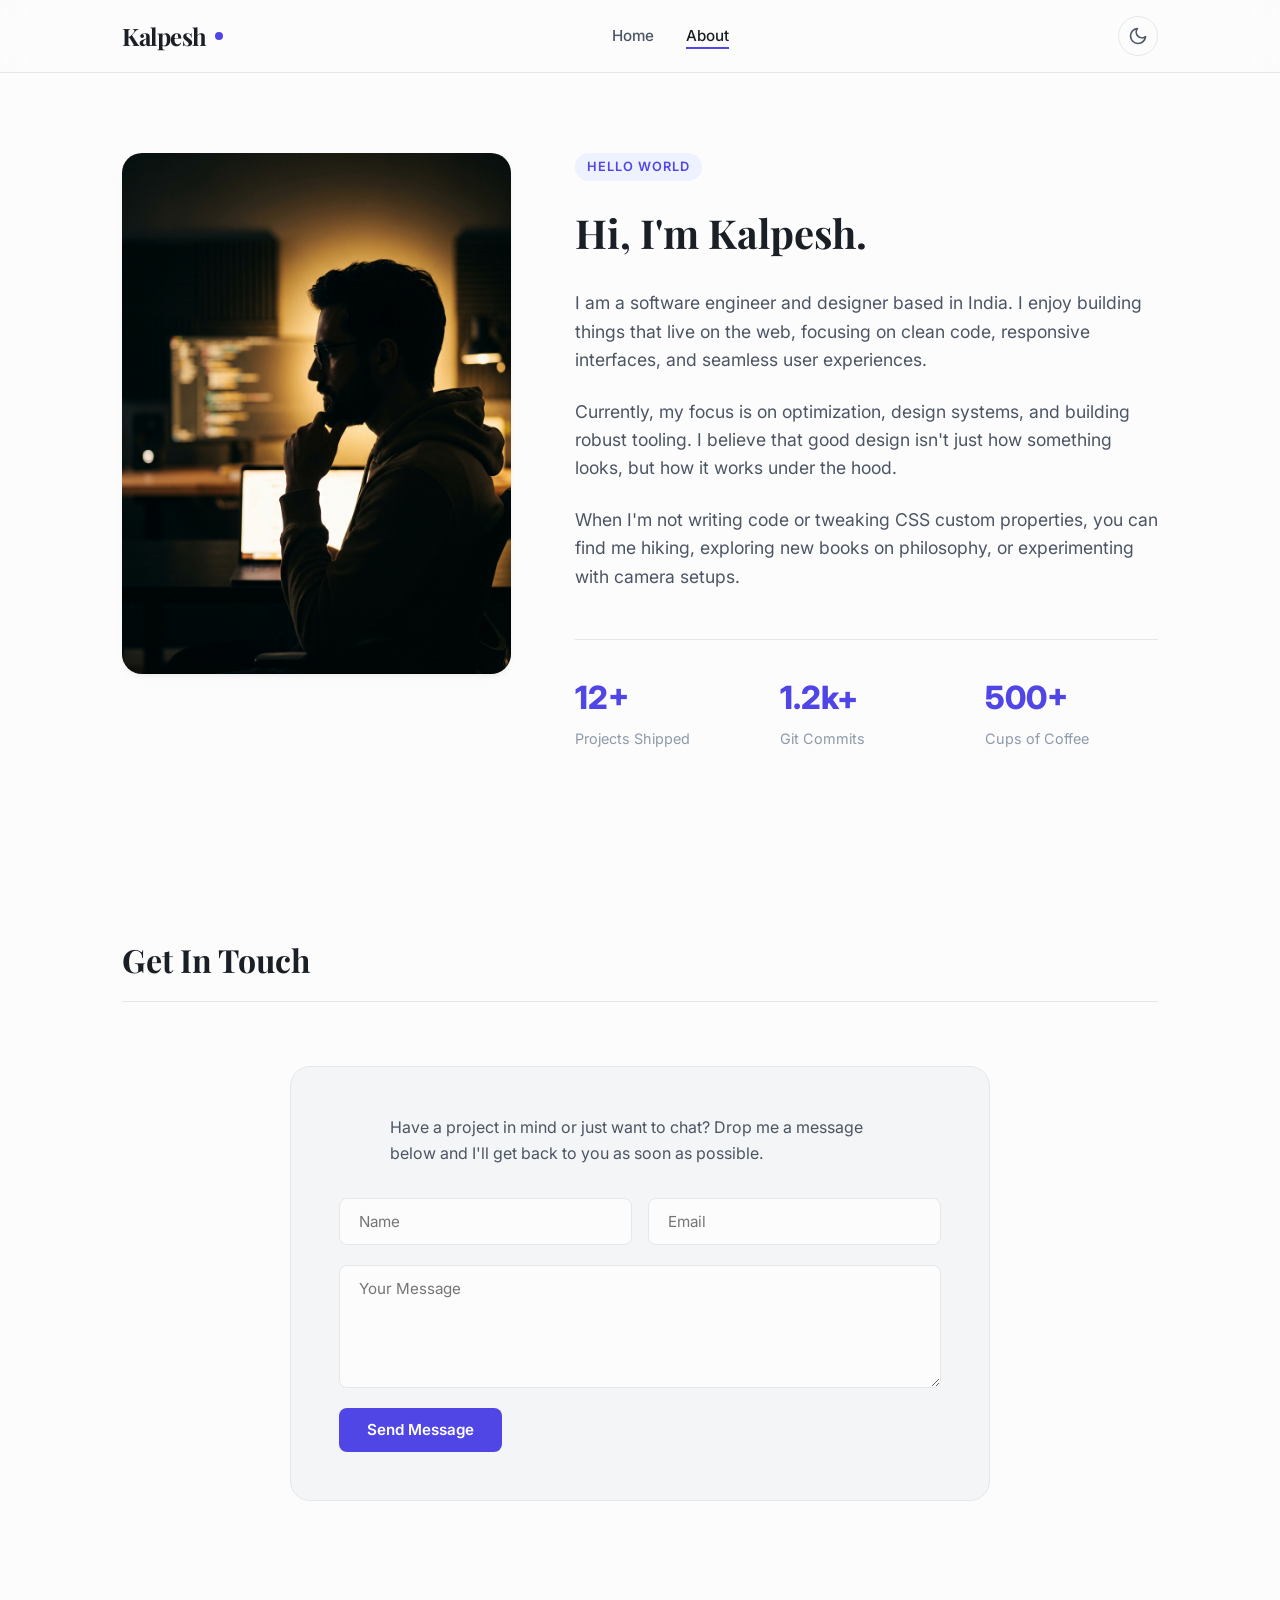
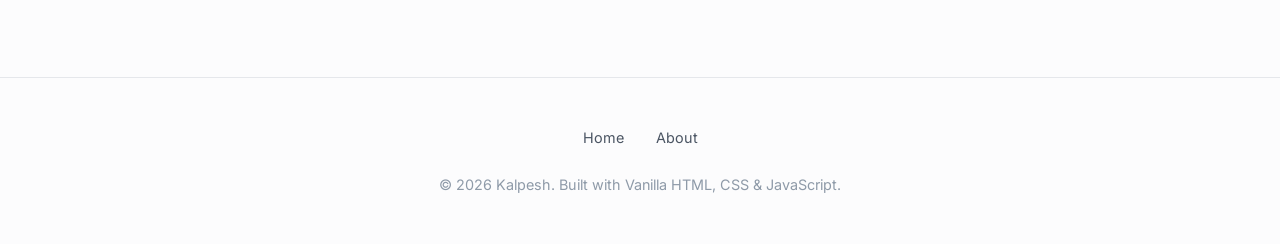
==== about.html @ 5a61e892 "Initial commit: Personal blog site setup with theme toggle" ====
<!DOCTYPE html>
<html lang="en" data-theme="light">
<head>
    <meta charset="UTF-8">
    <meta name="viewport" content="width=device-width, initial-scale=1.0">
    <title>About Me — Kalpesh's Journal</title>
    <meta name="description" content="Get to know Kalpesh, a software developer passionate about building clean interfaces, design systems, and thoughtful engineering.">
    
    <!-- CSS Stylesheet -->
    <link rel="stylesheet" href="css/style.css">
</head>
<body>

    <!-- Header & Navigation -->
    <header>
        <div class="container nav-container">
            <a href="index.html" class="logo" id="header-logo">
                Kalpesh<span class="logo-dot"></span>
            </a>
            
            <nav>
                <ul class="nav-links">
                    <li><a href="index.html">Home</a></li>
                    <li><a href="about.html" class="active">About</a></li>
                </ul>
            </nav>
            
            <div class="controls">
                <button class="theme-btn" id="theme-toggle" aria-label="Toggle theme">
                    <svg class="sun-icon" viewBox="0 0 24 24">
                        <circle cx="12" cy="12" r="5"></circle>
                        <line x1="12" y1="1" x2="12" y2="3"></line>
                        <line x1="12" y1="21" x2="12" y2="23"></line>
                        <line x1="4.22" y1="4.22" x2="5.64" y2="5.64"></line>
                        <line x1="18.36" y1="18.36" x2="19.78" y2="19.78"></line>
                        <line x1="1" y1="12" x2="3" y2="12"></line>
                        <line x1="21" y1="12" x2="23" y2="12"></line>
                        <line x1="4.22" y1="19.78" x2="5.64" y2="18.36"></line>
                        <line x1="18.36" y1="5.64" x2="19.78" y2="4.22"></line>
                    </svg>
                    <svg class="moon-icon" viewBox="0 0 24 24">
                        <path d="M21 12.79A9 9 0 1 1 11.21 3 7 7 0 0 0 21 12.79z"></path>
                    </svg>
                </button>
            </div>
        </div>
    </header>

    <!-- Main Content -->
    <main class="container">
        <section class="section" id="about-section">
            <div class="about-wrapper">
                <div class="about-img-box">
                    <img src="images/about.jpg" alt="Kalpesh profile avatar" id="about-img">
                </div>
                
                <div class="about-content">
                    <span class="post-meta-tag">Hello World</span>
                    <h2>Hi, I'm Kalpesh.</h2>
                    <p>I am a software engineer and designer based in India. I enjoy building things that live on the web, focusing on clean code, responsive interfaces, and seamless user experiences.</p>
                    <p>Currently, my focus is on optimization, design systems, and building robust tooling. I believe that good design isn't just how something looks, but how it works under the hood.</p>
                    <p>When I'm not writing code or tweaking CSS custom properties, you can find me hiking, exploring new books on philosophy, or experimenting with camera setups.</p>
                    
                    <div class="about-stats">
                        <div class="stat-item">
                            <h4 id="stat-projects">12+</h4>
                            <p>Projects Shipped</p>
                        </div>
                        <div class="stat-item">
                            <h4 id="stat-commits">1.2k+</h4>
                            <p>Git Commits</p>
                        </div>
                        <div class="stat-item">
                            <h4 id="stat-coffee">500+</h4>
                            <p>Cups of Coffee</p>
                        </div>
                    </div>
                </div>
            </div>
        </section>
        
        <!-- Contact Form Section -->
        <section class="section" id="contact-section">
            <div class="section-title-wrap">
                <h2 class="section-title">Get In Touch</h2>
            </div>
            
            <div class="newsletter-section" style="max-width: 700px; text-align: left; padding: 3rem;">
                <p style="margin-bottom: 2rem;">Have a project in mind or just want to chat? Drop me a message below and I'll get back to you as soon as possible.</p>
                
                <form id="contact-form" onsubmit="event.preventDefault(); alert('Message sent successfully!'); this.reset();" style="display: flex; flex-direction: column; gap: 1.25rem;">
                    <div style="display: grid; grid-template-columns: 1fr 1fr; gap: 1rem;">
                        <input type="text" class="newsletter-input" id="contact-name" placeholder="Name" required style="width: 100%;">
                        <input type="email" class="newsletter-input" id="contact-email" placeholder="Email" required style="width: 100%;">
                    </div>
                    <textarea class="newsletter-input" id="contact-message" placeholder="Your Message" rows="5" required style="width: 100%; font-family: var(--font-sans); resize: vertical;"></textarea>
                    <button type="submit" class="btn-primary" style="align-self: flex-start;">Send Message</button>
                </form>
            </div>
        </section>
    </main>

    <!-- Footer -->
    <footer>
        <div class="container">
            <ul class="footer-links">
                <li><a href="index.html">Home</a></li>
                <li><a href="about.html">About</a></li>
            </ul>
            <p>&copy; 2026 Kalpesh. Built with Vanilla HTML, CSS & JavaScript.</p>
        </div>
    </footer>

    <!-- JS Logic -->
    <script src="js/main.js"></script>
</body>
</html>
---- css/style.css ----
/* 
   Central Stylesheet for Personal Blog
   Features: Light & Dark Theme, Fluid Typography, Micro-animations, and Modern Clean Layout
*/

/* --- Google Fonts --- */
@import url('https://fonts.googleapis.com/css2?family=Inter:wght@300;400;500;600;700;800&family=Playfair+Display:ital,wght@0,600;0,700;1,400&display=swap');

/* --- Design Tokens (CSS Variables) --- */
:root {
    /* Fonts */
    --font-sans: 'Inter', -apple-system, BlinkMacSystemFont, "Segoe UI", Roboto, Helvetica, Arial, sans-serif;
    --font-serif: 'Playfair Display', Georgia, Cambria, "Times New Roman", Times, serif;

    /* Light Theme Palette */
    --bg-primary: #fcfcfd;
    --bg-secondary: #f4f5f6;
    --bg-card: #ffffff;
    --text-primary: #1a1f26;
    --text-secondary: #4b5563;
    --text-muted: #8e9aa8;
    --accent: #5046e5;
    --accent-hover: #3b31c4;
    --accent-light: #eef2ff;
    --border-color: #e5e7eb;
    --shadow: 0 4px 6px -1px rgba(0, 0, 0, 0.05), 0 2px 4px -1px rgba(0, 0, 0, 0.03);
    --shadow-hover: 0 20px 25px -5px rgba(0, 0, 0, 0.1), 0 10px 10px -5px rgba(0, 0, 0, 0.04);
    
    /* Layout Constants */
    --radius-sm: 8px;
    --radius-md: 12px;
    --radius-lg: 20px;
    --transition-speed: 0.3s;
    --transition-curve: cubic-bezier(0.16, 1, 0.3, 1);
}

/* Dark Theme Palette overrides */
[data-theme="dark"] {
    --bg-primary: #0a0e17;
    --bg-secondary: #131924;
    --bg-card: #182030;
    --text-primary: #f3f4f6;
    --text-secondary: #9ca3af;
    --text-muted: #6b7280;
    --accent: #818cf8;
    --accent-hover: #6366f1;
    --accent-light: #1e2238;
    --border-color: #242f41;
    --shadow: 0 4px 6px -1px rgba(0, 0, 0, 0.3), 0 2px 4px -1px rgba(0, 0, 0, 0.2);
    --shadow-hover: 0 20px 25px -5px rgba(0, 0, 0, 0.5), 0 10px 10px -5px rgba(0, 0, 0, 0.3);
}

/* --- Base & Reset Styles --- */
* {
    margin: 0;
    padding: 0;
    box-sizing: border-box;
}

body {
    background-color: var(--bg-primary);
    color: var(--text-primary);
    font-family: var(--font-sans);
    line-height: 1.6;
    transition: background-color var(--transition-speed) var(--transition-curve), 
                color var(--transition-speed) var(--transition-curve);
    -webkit-font-smoothing: antialiased;
    overflow-x: hidden;
}

a {
    color: inherit;
    text-decoration: none;
    transition: color var(--transition-speed) var(--transition-curve);
}

img {
    max-width: 100%;
    height: auto;
    display: block;
}

/* --- Layout Structure --- */
.container {
    max-width: 1100px;
    margin: 0 auto;
    padding: 0 2rem;
}

.section {
    padding: 5rem 0;
}

/* --- Header & Navigation --- */
header {
    position: sticky;
    top: 0;
    z-index: 100;
    background-color: rgba(var(--bg-primary), 0.8);
    backdrop-filter: blur(12px);
    -webkit-backdrop-filter: blur(12px);
    border-bottom: 1px solid var(--border-color);
    transition: background-color var(--transition-speed), border-color var(--transition-speed);
}

/* Re-apply background color correctly with alpha using RGB variable if needed, or simply fallback to variable */
header.sticky-scrolled {
    box-shadow: var(--shadow);
}

.nav-container {
    display: flex;
    justify-content: space-between;
    align-items: center;
    height: 4.5rem;
}

.logo {
    font-family: var(--font-serif);
    font-size: 1.5rem;
    font-weight: 700;
    letter-spacing: -0.5px;
    display: flex;
    align-items: center;
    gap: 0.5rem;
}

.logo-dot {
    width: 8px;
    height: 8px;
    background-color: var(--accent);
    border-radius: 50%;
    display: inline-block;
}

.nav-links {
    display: flex;
    align-items: center;
    gap: 2rem;
    list-style: none;
}

.nav-links a {
    font-size: 0.95rem;
    font-weight: 500;
    color: var(--text-secondary);
    position: relative;
    padding: 0.25rem 0;
}

.nav-links a:hover, 
.nav-links a.active {
    color: var(--text-primary);
}

.nav-links a::after {
    content: '';
    position: absolute;
    bottom: 0;
    left: 0;
    width: 0;
    height: 2px;
    background-color: var(--accent);
    transition: width var(--transition-speed) var(--transition-curve);
}

.nav-links a:hover::after, 
.nav-links a.active::after {
    width: 100%;
}

.controls {
    display: flex;
    align-items: center;
    gap: 1rem;
}

/* Theme Toggle Button */
.theme-btn {
    background: none;
    border: 1px solid var(--border-color);
    color: var(--text-secondary);
    cursor: pointer;
    width: 2.5rem;
    height: 2.5rem;
    border-radius: 50%;
    display: flex;
    align-items: center;
    justify-content: center;
    transition: all var(--transition-speed) var(--transition-curve);
}

.theme-btn:hover {
    color: var(--text-primary);
    border-color: var(--text-primary);
    background-color: var(--bg-secondary);
}

.theme-btn svg {
    width: 1.25rem;
    height: 1.25rem;
    fill: none;
    stroke: currentColor;
    stroke-width: 2;
    stroke-linecap: round;
    stroke-linejoin: round;
}

.theme-btn .sun-icon {
    display: none;
}

[data-theme="dark"] .theme-btn .moon-icon {
    display: none;
}

[data-theme="dark"] .theme-btn .sun-icon {
    display: block;
}

/* Mobile Menu Toggle */
.menu-toggle {
    display: none;
    background: none;
    border: none;
    cursor: pointer;
    color: var(--text-primary);
    padding: 0.5rem;
}

/* --- Hero Section (Featured Post) --- */
.hero-wrapper {
    display: grid;
    grid-template-columns: 1.2fr 1fr;
    gap: 3.5rem;
    align-items: center;
}

.hero-img-box {
    border-radius: var(--radius-lg);
    overflow: hidden;
    box-shadow: var(--shadow);
    transition: transform var(--transition-speed) var(--transition-curve);
}

.hero-img-box img {
    width: 100%;
    height: 400px;
    object-fit: cover;
    transition: transform 0.6s var(--transition-curve);
}

.hero-img-box:hover img {
    transform: scale(1.03);
}

.post-meta-tag {
    display: inline-block;
    padding: 0.25rem 0.75rem;
    background-color: var(--accent-light);
    color: var(--accent);
    border-radius: 50px;
    font-size: 0.8rem;
    font-weight: 600;
    text-transform: uppercase;
    letter-spacing: 1px;
    margin-bottom: 1.25rem;
}

.hero-content h1 {
    font-family: var(--font-serif);
    font-size: 2.75rem;
    line-height: 1.2;
    font-weight: 700;
    margin-bottom: 1rem;
    letter-spacing: -0.5px;
}

.hero-content h1 a:hover {
    color: var(--accent);
}

.hero-content p {
    color: var(--text-secondary);
    font-size: 1.1rem;
    margin-bottom: 1.5rem;
}

.meta-info {
    display: flex;
    align-items: center;
    gap: 1rem;
    font-size: 0.85rem;
    color: var(--text-muted);
}

.meta-author {
    font-weight: 600;
    color: var(--text-primary);
}

/* --- Grid Section (Recent Posts) --- */
.section-title-wrap {
    display: flex;
    justify-content: space-between;
    align-items: flex-end;
    margin-bottom: 3rem;
    border-bottom: 1px solid var(--border-color);
    padding-bottom: 1rem;
}

.section-title {
    font-family: var(--font-serif);
    font-size: 2rem;
    font-weight: 700;
    position: relative;
}

.posts-grid {
    display: grid;
    grid-template-columns: repeat(2, 1fr);
    gap: 3rem;
}

.post-card {
    display: flex;
    flex-direction: column;
    background-color: var(--bg-card);
    border: 1px solid var(--border-color);
    border-radius: var(--radius-md);
    overflow: hidden;
    box-shadow: var(--shadow);
    transition: all var(--transition-speed) var(--transition-curve);
}

.post-card:hover {
    transform: translateY(-8px);
    box-shadow: var(--shadow-hover);
    border-color: transparent;
}

.card-img-box {
    overflow: hidden;
    height: 240px;
    position: relative;
}

.card-img-box img {
    width: 100%;
    height: 100%;
    object-fit: cover;
    transition: transform 0.5s var(--transition-curve);
}

.post-card:hover .card-img-box img {
    transform: scale(1.05);
}

.card-body {
    padding: 2rem;
    display: flex;
    flex-direction: column;
    flex-grow: 1;
}

.card-body h3 {
    font-family: var(--font-sans);
    font-size: 1.35rem;
    font-weight: 700;
    line-height: 1.3;
    margin-bottom: 0.75rem;
}

.card-body h3 a:hover {
    color: var(--accent);
}

.card-body p {
    color: var(--text-secondary);
    font-size: 0.95rem;
    margin-bottom: 1.5rem;
    flex-grow: 1;
}

/* --- About Page Layout --- */
.about-wrapper {
    display: grid;
    grid-template-columns: 1fr 1.5fr;
    gap: 4rem;
    align-items: flex-start;
}

.about-img-box {
    border-radius: var(--radius-lg);
    overflow: hidden;
    box-shadow: var(--shadow);
    position: sticky;
    top: 6rem;
}

.about-content h2 {
    font-family: var(--font-serif);
    font-size: 2.5rem;
    margin-bottom: 1.5rem;
}

.about-content p {
    color: var(--text-secondary);
    font-size: 1.1rem;
    margin-bottom: 1.5rem;
}

.about-stats {
    display: grid;
    grid-template-columns: repeat(3, 1fr);
    gap: 2rem;
    margin-top: 3rem;
    border-top: 1px solid var(--border-color);
    padding-top: 2rem;
}

.stat-item h4 {
    font-size: 2rem;
    font-weight: 800;
    color: var(--accent);
}

.stat-item p {
    font-size: 0.9rem;
    color: var(--text-muted);
    margin-top: 0.25rem;
}

/* --- Post Article Page --- */
.article-header {
    text-align: center;
    padding: 4rem 0 2rem 0;
    max-width: 800px;
    margin: 0 auto;
}

.article-header h1 {
    font-family: var(--font-serif);
    font-size: 3.25rem;
    line-height: 1.15;
    margin-bottom: 1.5rem;
    letter-spacing: -1px;
}

.article-header .meta-info {
    justify-content: center;
}

.article-hero-img {
    border-radius: var(--radius-lg);
    overflow: hidden;
    box-shadow: var(--shadow);
    margin-bottom: 3.5rem;
}

.article-hero-img img {
    width: 100%;
    max-height: 500px;
    object-fit: cover;
}

.article-body {
    max-width: 740px;
    margin: 0 auto;
    font-size: 1.125rem;
    line-height: 1.8;
    color: var(--text-secondary);
}

.article-body p {
    margin-bottom: 1.75rem;
}

.article-body h2, 
.article-body h3 {
    color: var(--text-primary);
    font-weight: 700;
    margin-top: 2.5rem;
    margin-bottom: 1rem;
}

.article-body h2 {
    font-family: var(--font-serif);
    font-size: 2rem;
    border-bottom: 1px solid var(--border-color);
    padding-bottom: 0.5rem;
}

.article-body h3 {
    font-size: 1.5rem;
}

.article-body blockquote {
    font-family: var(--font-serif);
    font-style: italic;
    font-size: 1.35rem;
    border-left: 4px solid var(--accent);
    padding-left: 1.5rem;
    margin: 2.5rem 0;
    color: var(--text-primary);
}

.article-body pre {
    background-color: var(--bg-secondary);
    padding: 1.5rem;
    border-radius: var(--radius-sm);
    overflow-x: auto;
    font-size: 0.95rem;
    border: 1px solid var(--border-color);
    margin: 2rem 0;
}

.article-body code {
    font-family: ui-monospace, SFMono-Regular, Menlo, Monaco, Consolas, monospace;
    font-size: 0.9em;
    background-color: var(--bg-secondary);
    padding: 0.15rem 0.35rem;
    border-radius: 4px;
}

.article-body pre code {
    background: none;
    padding: 0;
    font-size: inherit;
}

.article-body ul, 
.article-body ol {
    margin-bottom: 1.75rem;
    padding-left: 1.5rem;
}

.article-body li {
    margin-bottom: 0.5rem;
}

/* --- Footer & Newsletter --- */
.newsletter-section {
    background-color: var(--bg-secondary);
    border-radius: var(--radius-lg);
    padding: 4rem;
    text-align: center;
    max-width: 800px;
    margin: 4rem auto 0 auto;
    border: 1px solid var(--border-color);
}

.newsletter-section h3 {
    font-family: var(--font-serif);
    font-size: 1.75rem;
    margin-bottom: 0.75rem;
}

.newsletter-section p {
    color: var(--text-secondary);
    margin-bottom: 1.75rem;
    max-width: 500px;
    margin-left: auto;
    margin-right: auto;
}

.newsletter-form {
    display: flex;
    gap: 0.75rem;
    max-width: 500px;
    margin: 0 auto;
}

.newsletter-input {
    flex-grow: 1;
    padding: 0.8rem 1.2rem;
    border-radius: var(--radius-sm);
    border: 1px solid var(--border-color);
    background-color: var(--bg-primary);
    color: var(--text-primary);
    font-family: var(--font-sans);
    font-size: 0.95rem;
    transition: all var(--transition-speed) var(--transition-curve);
}

.newsletter-input:focus {
    outline: none;
    border-color: var(--accent);
    box-shadow: 0 0 0 3px rgba(80, 70, 229, 0.15);
}

.btn-primary {
    background-color: var(--accent);
    color: #ffffff;
    border: none;
    padding: 0.8rem 1.75rem;
    border-radius: var(--radius-sm);
    font-weight: 600;
    cursor: pointer;
    font-family: var(--font-sans);
    font-size: 0.95rem;
    transition: background-color var(--transition-speed) var(--transition-curve),
                transform var(--transition-speed) var(--transition-curve);
}

.btn-primary:hover {
    background-color: var(--accent-hover);
    transform: translateY(-1px);
}

footer {
    border-top: 1px solid var(--border-color);
    padding: 3rem 0;
    margin-top: 6rem;
    text-align: center;
    color: var(--text-muted);
    font-size: 0.9rem;
}

.footer-links {
    display: flex;
    justify-content: center;
    gap: 2rem;
    list-style: none;
    margin-bottom: 1.5rem;
}

.footer-links a {
    color: var(--text-secondary);
}

.footer-links a:hover {
    color: var(--text-primary);
}

/* --- Responsive Adaptations --- */
@media (max-width: 900px) {
    .hero-wrapper {
        grid-template-columns: 1fr;
        gap: 2rem;
    }
    
    .hero-img-box img {
        height: 300px;
    }
    
    .posts-grid {
        grid-template-columns: 1fr;
        gap: 2.5rem;
    }
    
    .about-wrapper {
        grid-template-columns: 1fr;
        gap: 2.5rem;
    }
    
    .about-img-box {
        position: relative;
        top: 0;
        max-width: 400px;
        margin: 0 auto;
    }
}

@media (max-width: 600px) {
    .container {
        padding: 0 1.25rem;
    }
    
    .section {
        padding: 3.5rem 0;
    }
    
    .hero-content h1 {
        font-size: 2.2rem;
    }
    
    .article-header h1 {
        font-size: 2.4rem;
    }
    
    .newsletter-section {
        padding: 2rem;
    }
    
    .newsletter-form {
        flex-direction: column;
    }
    
    .nav-links {
        display: none; /* In a production layout, we can build a mobile menu toggle toggle */
    }
    
    .menu-toggle {
        display: block;
    }
}
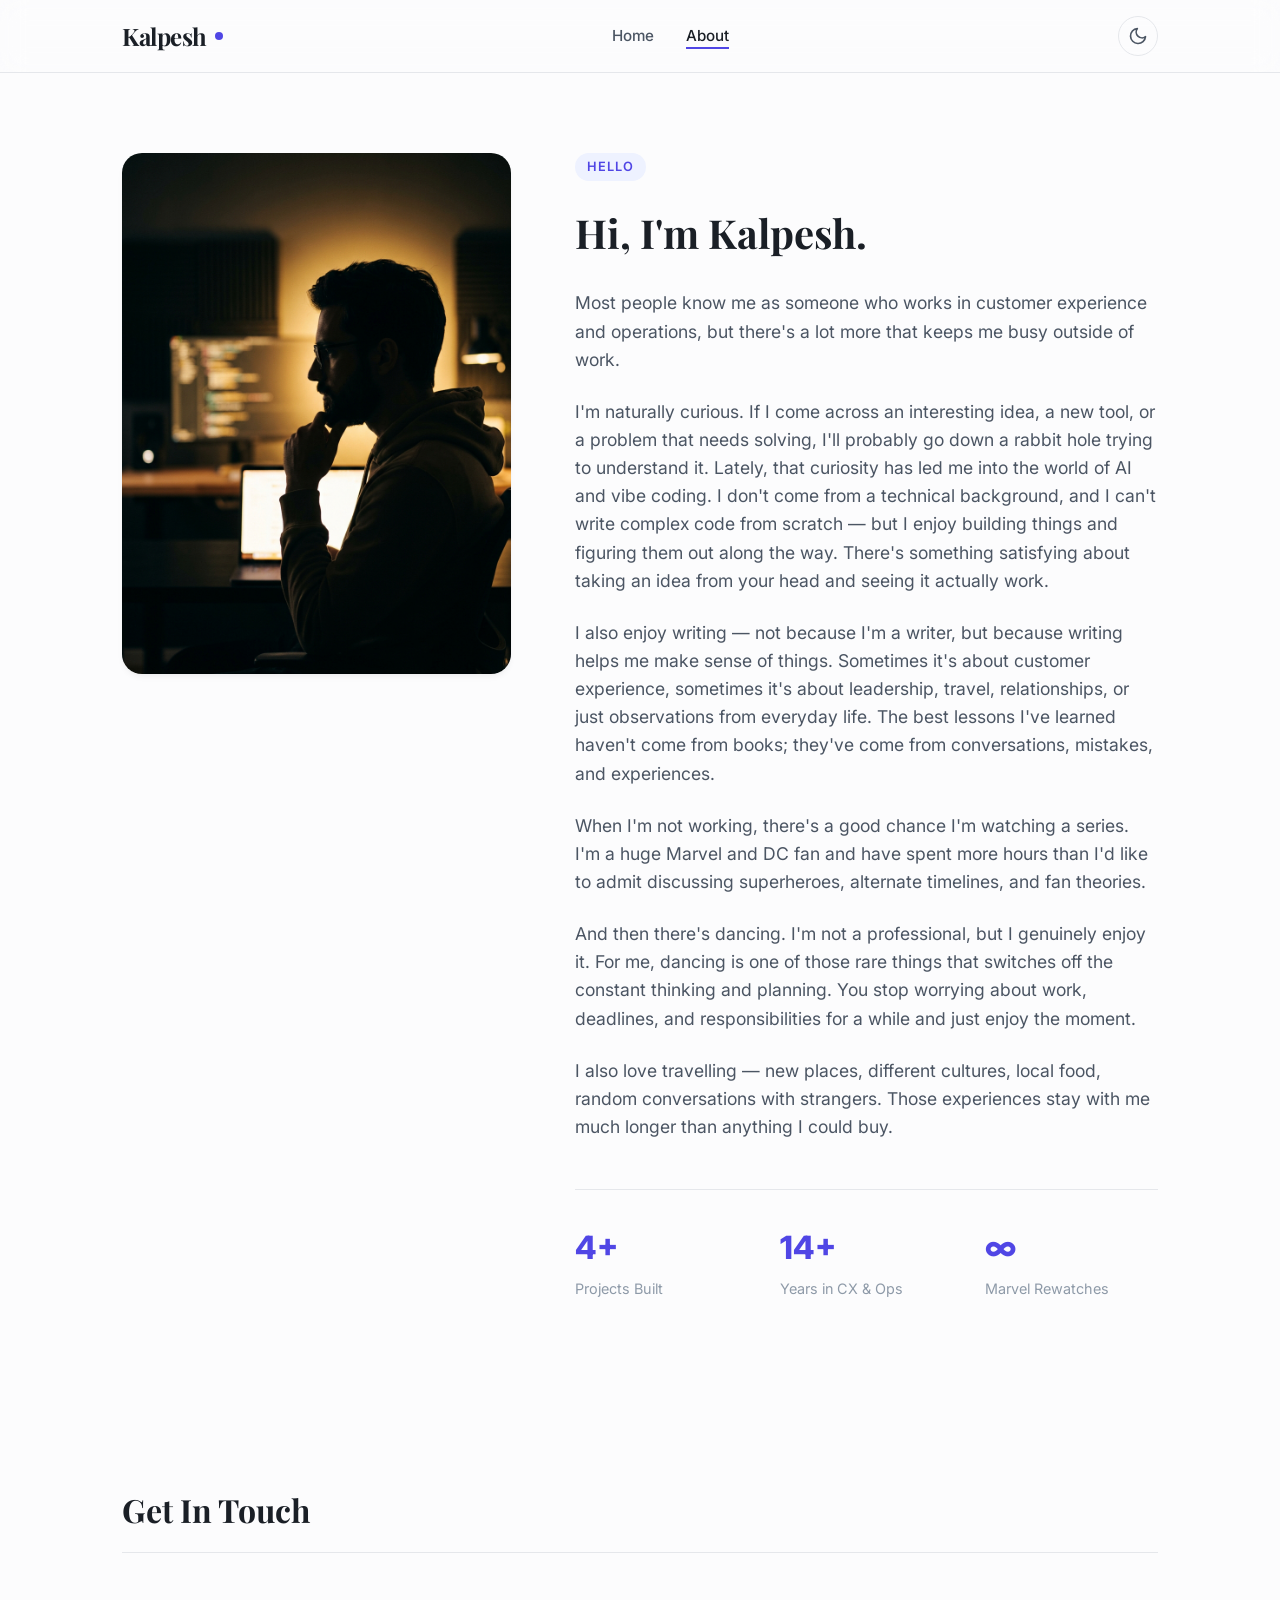
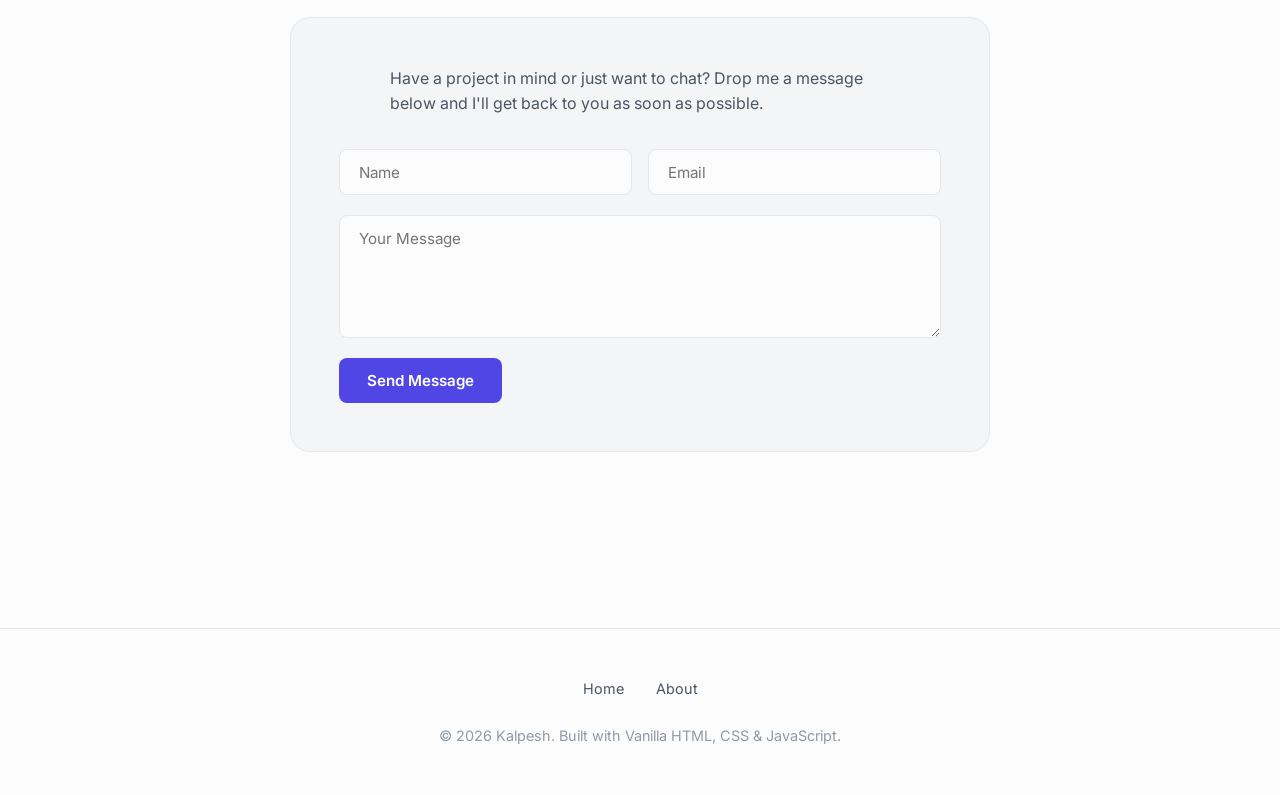
==== commit b26f29dc: "Update site with real bio, stats, and post topics Replace all placeholder content with actual detail" ====
--- a/about.html
+++ b/about.html
@@ -3,8 +3,8 @@
 <head>
     <meta charset="UTF-8">
     <meta name="viewport" content="width=device-width, initial-scale=1.0">
-    <title>About Me — Kalpesh's Journal</title>
-    <meta name="description" content="Get to know Kalpesh, a software developer passionate about building clean interfaces, design systems, and thoughtful engineering.">
+    <title>About Me — Kalpesh Gohil</title>
+    <meta name="description" content="Customer experience professional, curious builder, occasional writer. I work in CX & ops, explore AI and vibe coding, and write about what I learn along the way.">
     
     <!-- CSS Stylesheet -->
     <link rel="stylesheet" href="css/style.css">
@@ -55,24 +55,27 @@
                 </div>
                 
                 <div class="about-content">
-                    <span class="post-meta-tag">Hello World</span>
+                    <span class="post-meta-tag">Hello</span>
                     <h2>Hi, I'm Kalpesh.</h2>
-                    <p>I am a software engineer and designer based in India. I enjoy building things that live on the web, focusing on clean code, responsive interfaces, and seamless user experiences.</p>
-                    <p>Currently, my focus is on optimization, design systems, and building robust tooling. I believe that good design isn't just how something looks, but how it works under the hood.</p>
-                    <p>When I'm not writing code or tweaking CSS custom properties, you can find me hiking, exploring new books on philosophy, or experimenting with camera setups.</p>
-                    
+                    <p>Most people know me as someone who works in customer experience and operations, but there's a lot more that keeps me busy outside of work.</p>
+                    <p>I'm naturally curious. If I come across an interesting idea, a new tool, or a problem that needs solving, I'll probably go down a rabbit hole trying to understand it. Lately, that curiosity has led me into the world of AI and vibe coding. I don't come from a technical background, and I can't write complex code from scratch — but I enjoy building things and figuring them out along the way. There's something satisfying about taking an idea from your head and seeing it actually work.</p>
+                    <p>I also enjoy writing — not because I'm a writer, but because writing helps me make sense of things. Sometimes it's about customer experience, sometimes it's about leadership, travel, relationships, or just observations from everyday life. The best lessons I've learned haven't come from books; they've come from conversations, mistakes, and experiences.</p>
+                    <p>When I'm not working, there's a good chance I'm watching a series. I'm a huge Marvel and DC fan and have spent more hours than I'd like to admit discussing superheroes, alternate timelines, and fan theories.</p>
+                    <p>And then there's dancing. I'm not a professional, but I genuinely enjoy it. For me, dancing is one of those rare things that switches off the constant thinking and planning. You stop worrying about work, deadlines, and responsibilities for a while and just enjoy the moment.</p>
+                    <p>I also love travelling — new places, different cultures, local food, random conversations with strangers. Those experiences stay with me much longer than anything I could buy.</p>
+
                     <div class="about-stats">
                         <div class="stat-item">
-                            <h4 id="stat-projects">12+</h4>
-                            <p>Projects Shipped</p>
+                            <h4 id="stat-projects">4+</h4>
+                            <p>Projects Built</p>
                         </div>
                         <div class="stat-item">
-                            <h4 id="stat-commits">1.2k+</h4>
-                            <p>Git Commits</p>
+                            <h4 id="stat-cx">14+</h4>
+                            <p>Years in CX & Ops</p>
                         </div>
                         <div class="stat-item">
-                            <h4 id="stat-coffee">500+</h4>
-                            <p>Cups of Coffee</p>
+                            <h4 id="stat-marvel">∞</h4>
+                            <p>Marvel Rewatches</p>
                         </div>
                     </div>
                 </div>
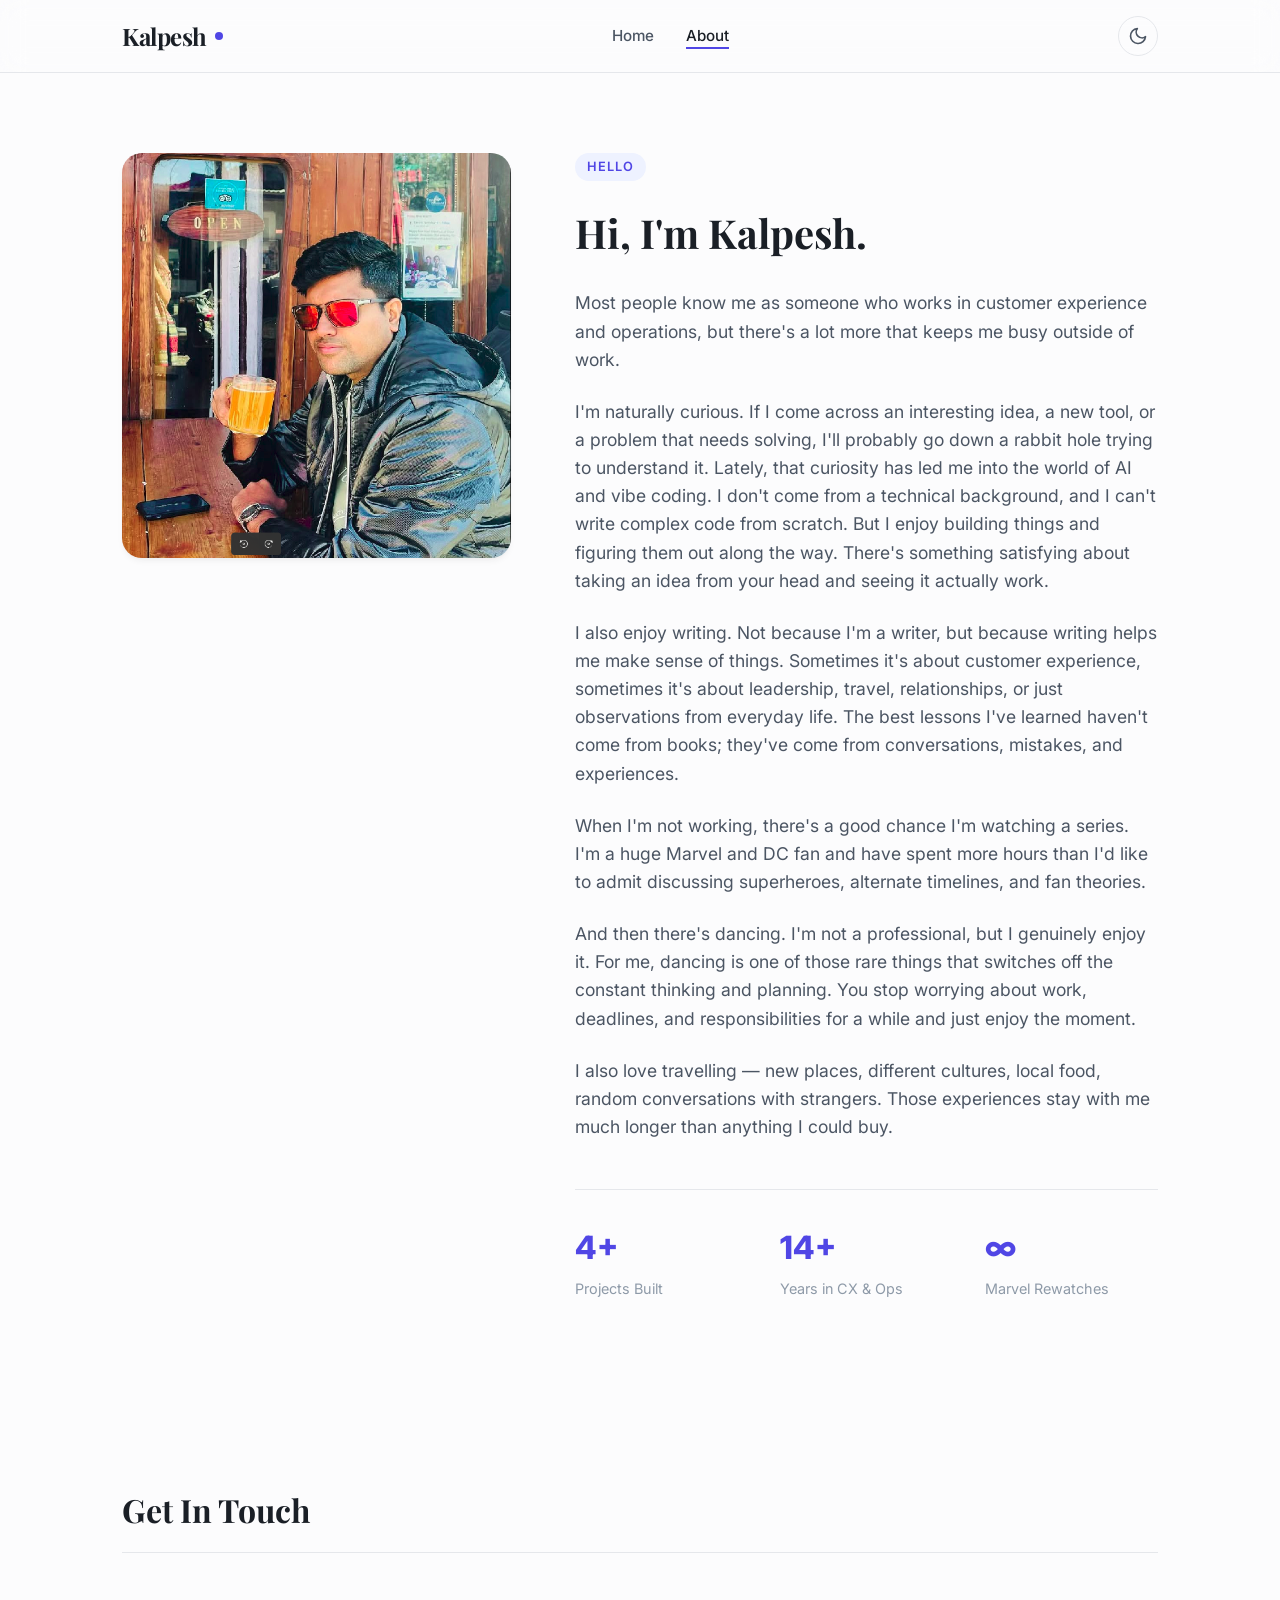
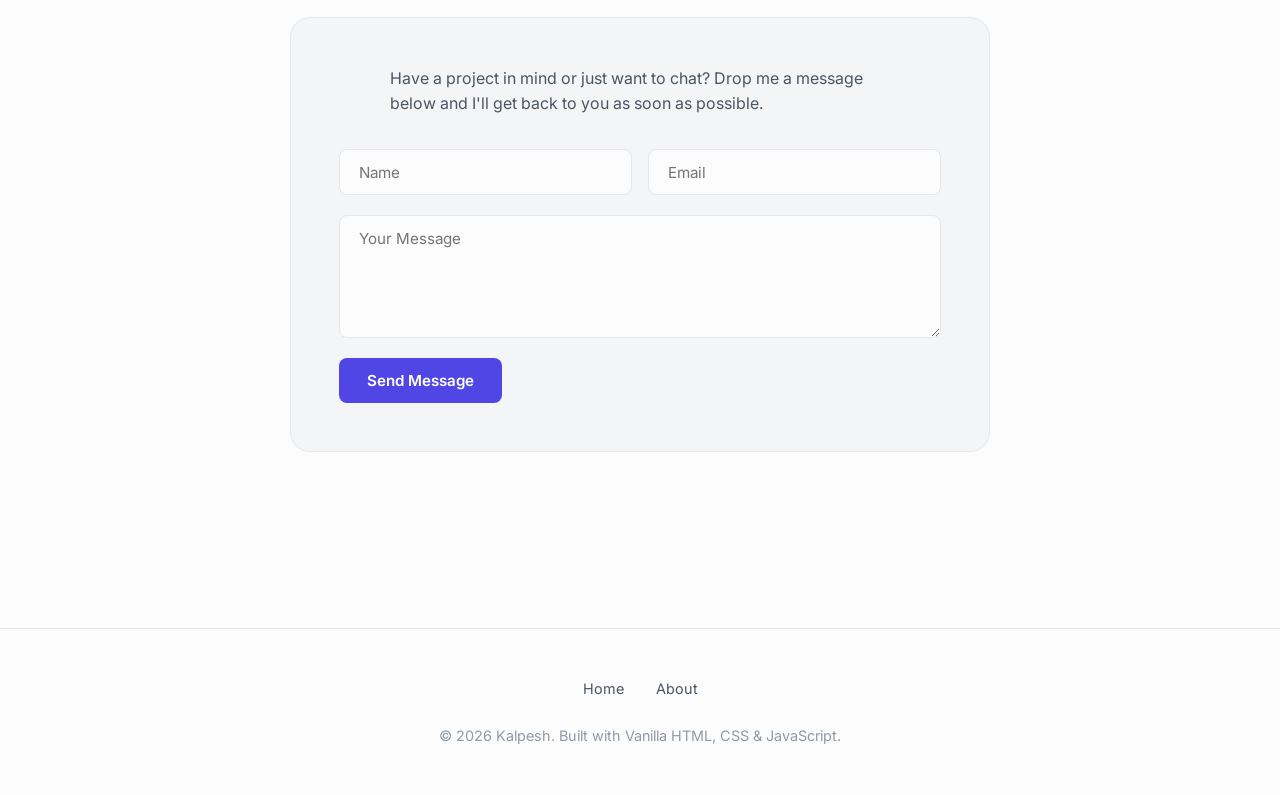
==== commit 90bf7491: "Add real profile photo and clean up em-dashes in bio Co-Authored-By: Claude Sonnet 4.6 <noreply@anth" ====
--- a/about.html
+++ b/about.html
@@ -58,8 +58,8 @@
                     <span class="post-meta-tag">Hello</span>
                     <h2>Hi, I'm Kalpesh.</h2>
                     <p>Most people know me as someone who works in customer experience and operations, but there's a lot more that keeps me busy outside of work.</p>
-                    <p>I'm naturally curious. If I come across an interesting idea, a new tool, or a problem that needs solving, I'll probably go down a rabbit hole trying to understand it. Lately, that curiosity has led me into the world of AI and vibe coding. I don't come from a technical background, and I can't write complex code from scratch — but I enjoy building things and figuring them out along the way. There's something satisfying about taking an idea from your head and seeing it actually work.</p>
-                    <p>I also enjoy writing — not because I'm a writer, but because writing helps me make sense of things. Sometimes it's about customer experience, sometimes it's about leadership, travel, relationships, or just observations from everyday life. The best lessons I've learned haven't come from books; they've come from conversations, mistakes, and experiences.</p>
+                    <p>I'm naturally curious. If I come across an interesting idea, a new tool, or a problem that needs solving, I'll probably go down a rabbit hole trying to understand it. Lately, that curiosity has led me into the world of AI and vibe coding. I don't come from a technical background, and I can't write complex code from scratch. But I enjoy building things and figuring them out along the way. There's something satisfying about taking an idea from your head and seeing it actually work.</p>
+                    <p>I also enjoy writing. Not because I'm a writer, but because writing helps me make sense of things. Sometimes it's about customer experience, sometimes it's about leadership, travel, relationships, or just observations from everyday life. The best lessons I've learned haven't come from books; they've come from conversations, mistakes, and experiences.</p>
                     <p>When I'm not working, there's a good chance I'm watching a series. I'm a huge Marvel and DC fan and have spent more hours than I'd like to admit discussing superheroes, alternate timelines, and fan theories.</p>
                     <p>And then there's dancing. I'm not a professional, but I genuinely enjoy it. For me, dancing is one of those rare things that switches off the constant thinking and planning. You stop worrying about work, deadlines, and responsibilities for a while and just enjoy the moment.</p>
                     <p>I also love travelling — new places, different cultures, local food, random conversations with strangers. Those experiences stay with me much longer than anything I could buy.</p>
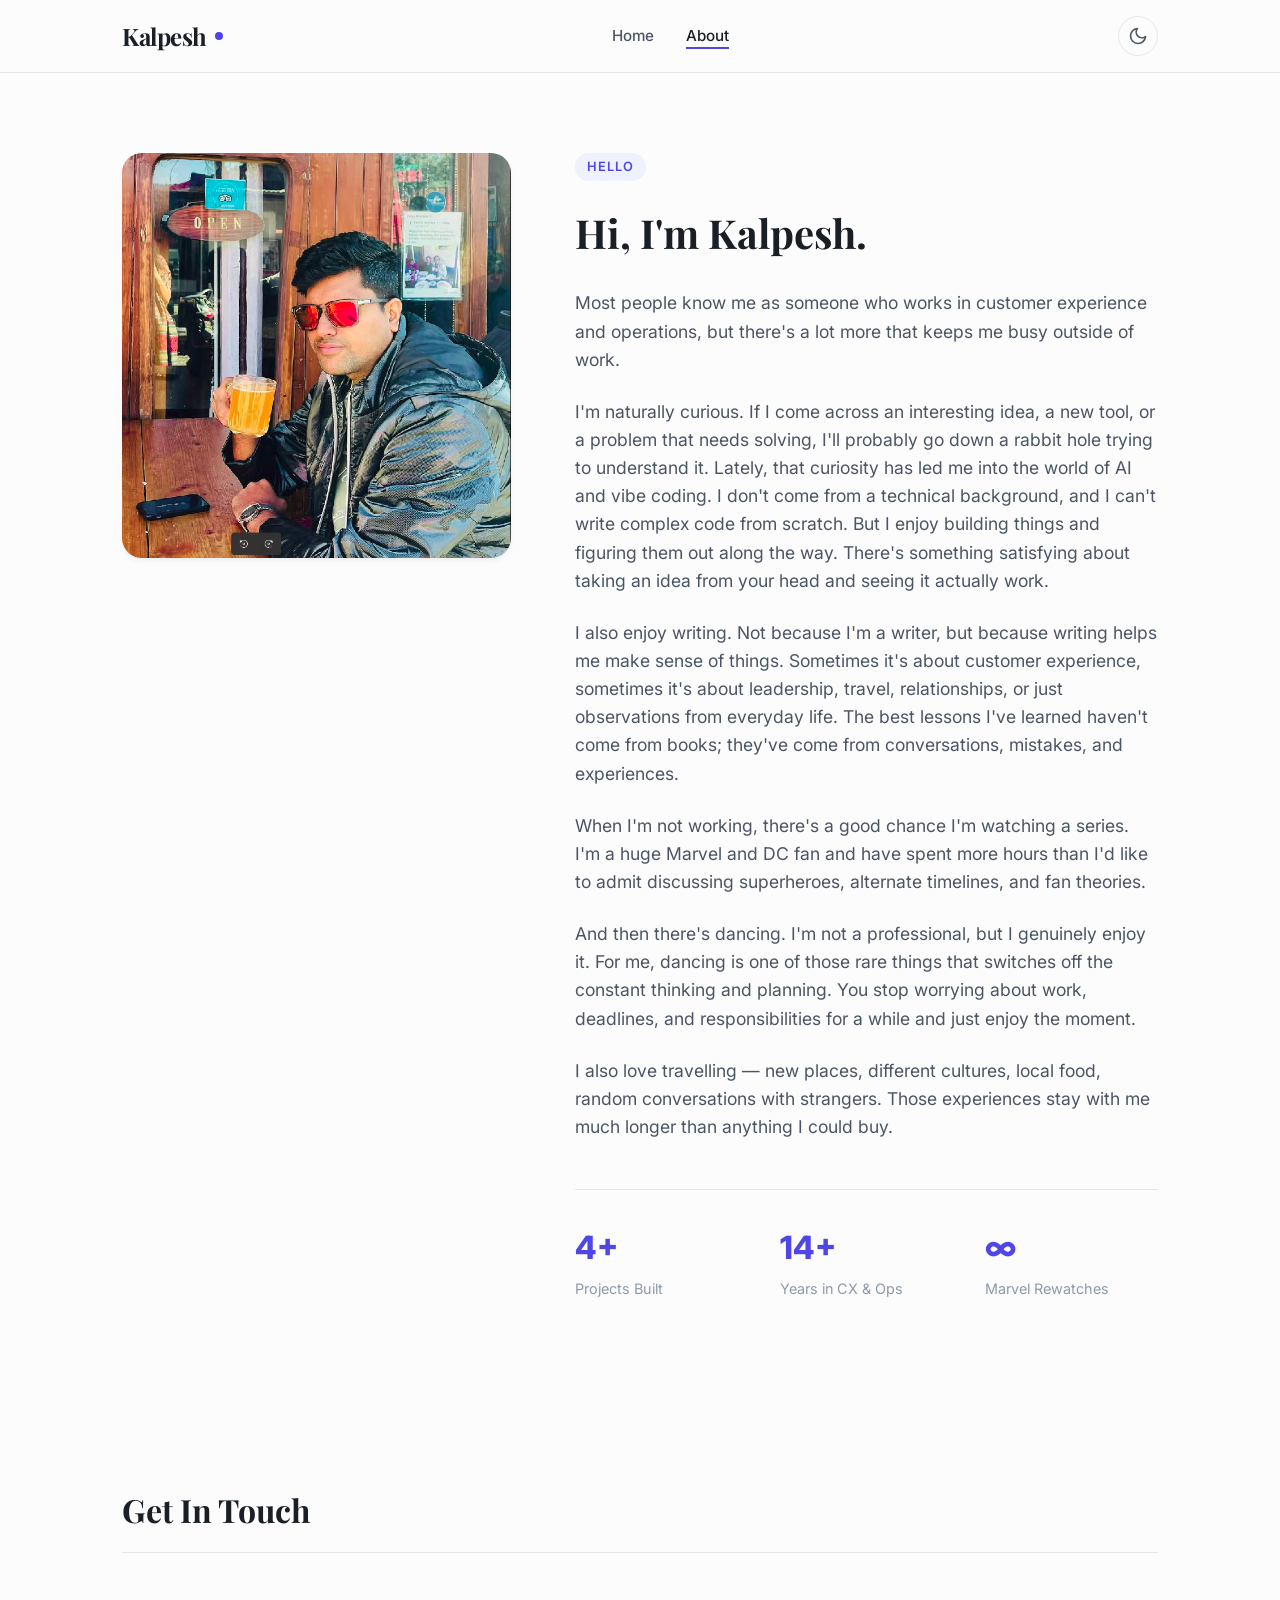
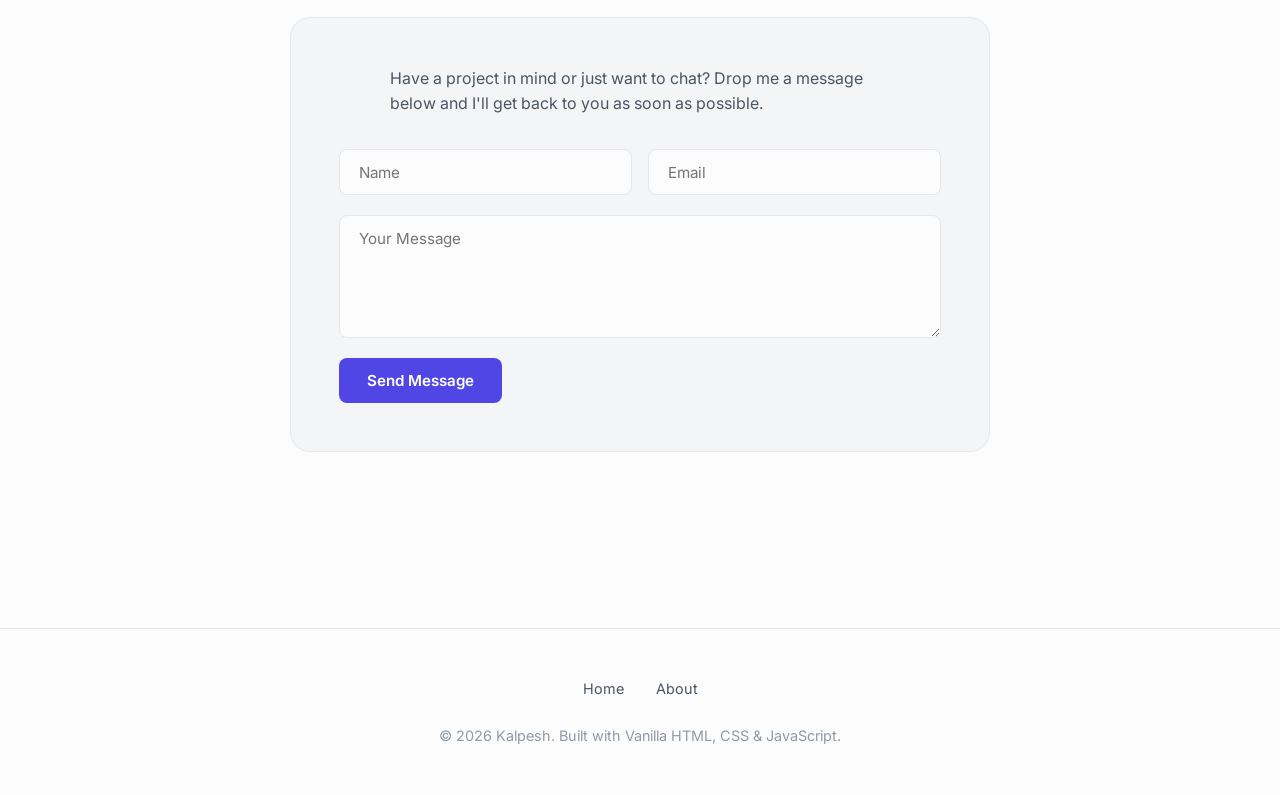
==== commit 235e488d: "Add favicon to all pages SVG favicon with purple K and white dot, matching the site logo branding.  " ====
--- a/about.html
+++ b/about.html
@@ -7,6 +7,7 @@
     <meta name="description" content="Customer experience professional, curious builder, occasional writer. I work in CX & ops, explore AI and vibe coding, and write about what I learn along the way.">
     
     <!-- CSS Stylesheet -->
+    <link rel="icon" type="image/svg+xml" href="favicon.svg">
     <link rel="stylesheet" href="css/style.css">
 </head>
 <body>
--- a/css/style.css
+++ b/css/style.css
@@ -51,6 +51,10 @@
 }
 
 /* --- Base & Reset Styles --- */
+html {
+    scroll-padding-top: 5rem;
+}
+
 * {
     margin: 0;
     padding: 0;
@@ -96,7 +100,7 @@
     position: sticky;
     top: 0;
     z-index: 100;
-    background-color: rgba(var(--bg-primary), 0.8);
+    background-color: var(--bg-primary);
     backdrop-filter: blur(12px);
     -webkit-backdrop-filter: blur(12px);
     border-bottom: 1px solid var(--border-color);
@@ -432,19 +436,24 @@
 }
 
 /* --- Post Article Page --- */
+#article-section {
+    padding-top: 2.5rem;
+    padding-bottom: 5rem;
+}
+
 .article-header {
     text-align: center;
-    padding: 4rem 0 2rem 0;
-    max-width: 800px;
+    padding: 0 0 2.5rem 0;
+    max-width: 760px;
     margin: 0 auto;
 }
 
 .article-header h1 {
     font-family: var(--font-serif);
-    font-size: 3.25rem;
-    line-height: 1.15;
-    margin-bottom: 1.5rem;
-    letter-spacing: -1px;
+    font-size: 2.75rem;
+    line-height: 1.2;
+    margin-bottom: 1.25rem;
+    letter-spacing: -0.5px;
 }
 
 .article-header .meta-info {
@@ -455,33 +464,41 @@
     border-radius: var(--radius-lg);
     overflow: hidden;
     box-shadow: var(--shadow);
-    margin-bottom: 3.5rem;
+    margin-bottom: 3rem;
 }
 
 .article-hero-img img {
     width: 100%;
-    max-height: 500px;
+    max-height: 420px;
     object-fit: cover;
 }
 
 .article-body {
-    max-width: 740px;
+    max-width: 680px;
     margin: 0 auto;
-    font-size: 1.125rem;
-    line-height: 1.8;
+    font-size: 1.075rem;
+    line-height: 1.75;
     color: var(--text-secondary);
 }
 
 .article-body p {
-    margin-bottom: 1.75rem;
-}
-
-.article-body h2, 
+    margin-bottom: 1rem;
+}
+
+.article-body p + p {
+    margin-top: 0;
+}
+
+.article-body p:has(em):not(:has(strong)) {
+    margin-bottom: 0.4rem;
+}
+
+.article-body h2,
 .article-body h3 {
     color: var(--text-primary);
     font-weight: 700;
-    margin-top: 2.5rem;
-    margin-bottom: 1rem;
+    margin-top: 2.25rem;
+    margin-bottom: 0.75rem;
 }
 
 .article-body h2 {
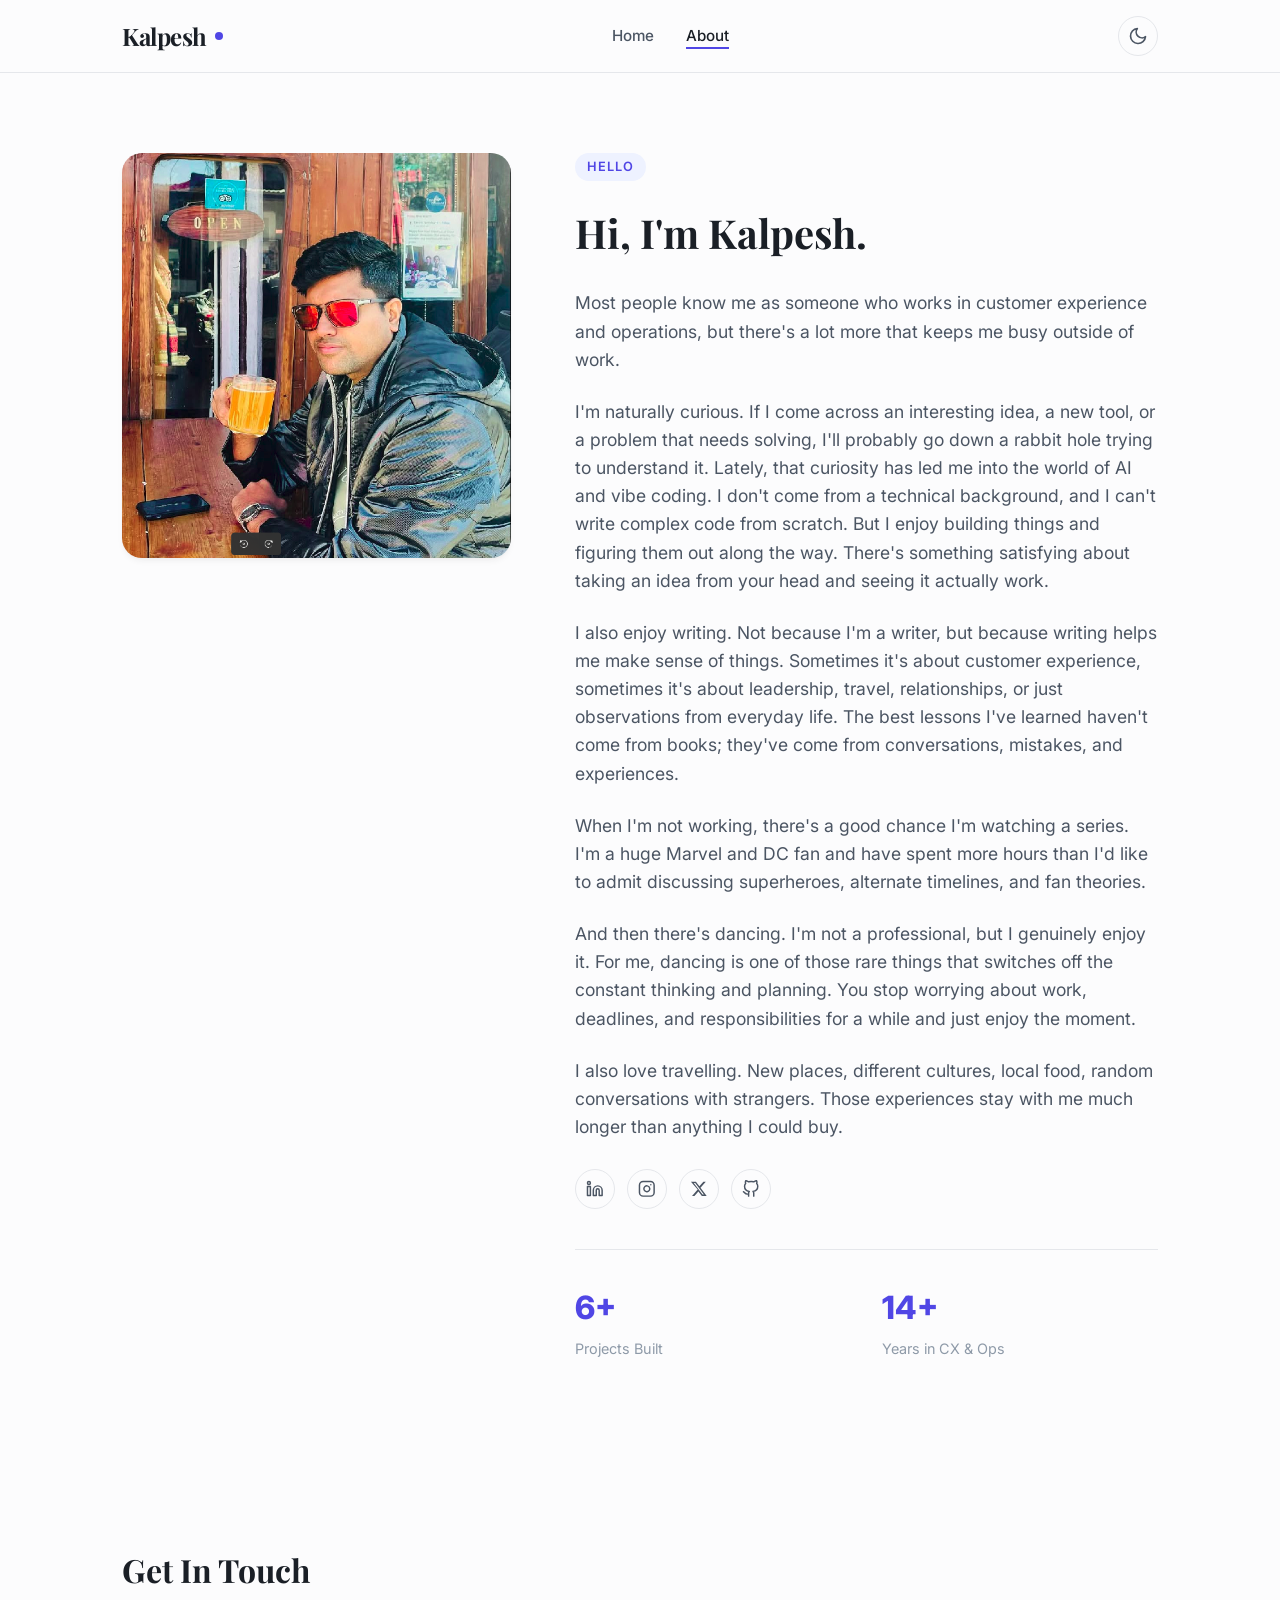
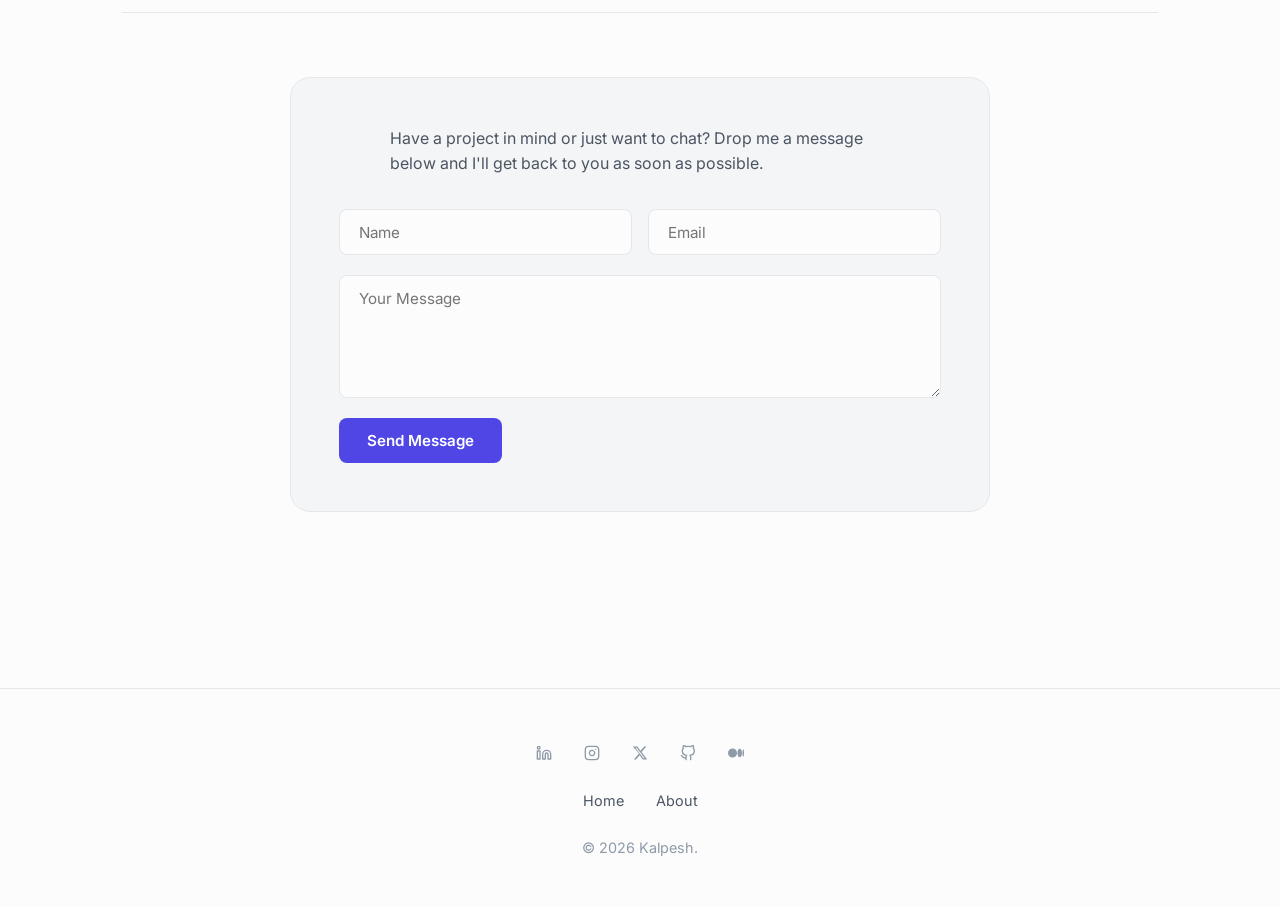
==== commit 00b9a0d6: "Add social links, update stats, add Medium to footer icons - Projects stat: 4+ → 6+, linked to GitHu" ====
--- a/about.html
+++ b/about.html
@@ -63,20 +63,42 @@
                     <p>I also enjoy writing. Not because I'm a writer, but because writing helps me make sense of things. Sometimes it's about customer experience, sometimes it's about leadership, travel, relationships, or just observations from everyday life. The best lessons I've learned haven't come from books; they've come from conversations, mistakes, and experiences.</p>
                     <p>When I'm not working, there's a good chance I'm watching a series. I'm a huge Marvel and DC fan and have spent more hours than I'd like to admit discussing superheroes, alternate timelines, and fan theories.</p>
                     <p>And then there's dancing. I'm not a professional, but I genuinely enjoy it. For me, dancing is one of those rare things that switches off the constant thinking and planning. You stop worrying about work, deadlines, and responsibilities for a while and just enjoy the moment.</p>
-                    <p>I also love travelling — new places, different cultures, local food, random conversations with strangers. Those experiences stay with me much longer than anything I could buy.</p>
+                    <p>I also love travelling. New places, different cultures, local food, random conversations with strangers. Those experiences stay with me much longer than anything I could buy.</p>
+
+                    <div class="social-links">
+                        <a href="https://in.linkedin.com/in/kalpesh-gohil-1b523165" target="_blank" rel="noopener" aria-label="LinkedIn">
+                            <svg viewBox="0 0 24 24" fill="none" stroke="currentColor" stroke-width="2" stroke-linecap="round" stroke-linejoin="round">
+                                <path d="M16 8a6 6 0 0 1 6 6v7h-4v-7a2 2 0 0 0-2-2 2 2 0 0 0-2 2v7h-4v-7a6 6 0 0 1 6-6z"/>
+                                <rect x="2" y="9" width="4" height="12"/><circle cx="4" cy="4" r="2"/>
+                            </svg>
+                        </a>
+                        <a href="https://www.instagram.com/kalpeshgohil21/" target="_blank" rel="noopener" aria-label="Instagram">
+                            <svg viewBox="0 0 24 24" fill="none" stroke="currentColor" stroke-width="2" stroke-linecap="round" stroke-linejoin="round">
+                                <rect x="2" y="2" width="20" height="20" rx="5" ry="5"/>
+                                <path d="M16 11.37A4 4 0 1 1 12.63 8 4 4 0 0 1 16 11.37z"/>
+                                <line x1="17.5" y1="6.5" x2="17.51" y2="6.5"/>
+                            </svg>
+                        </a>
+                        <a href="https://x.com/kgohil2110" target="_blank" rel="noopener" aria-label="X (Twitter)">
+                            <svg viewBox="0 0 24 24" fill="currentColor">
+                                <path d="M18.244 2.25h3.308l-7.227 8.26 8.502 11.24H16.17l-4.714-6.231-5.401 6.231H2.748l7.73-8.835L1.254 2.25H8.08l4.713 6.231zm-1.161 17.52h1.833L7.084 4.126H5.117z"/>
+                            </svg>
+                        </a>
+                        <a href="https://github.com/kalpesh211089" target="_blank" rel="noopener" aria-label="GitHub">
+                            <svg viewBox="0 0 24 24" fill="none" stroke="currentColor" stroke-width="2" stroke-linecap="round" stroke-linejoin="round">
+                                <path d="M9 19c-5 1.5-5-2.5-7-3m14 6v-3.87a3.37 3.37 0 0 0-.94-2.61c3.14-.35 6.44-1.54 6.44-7A5.44 5.44 0 0 0 20 4.77 5.07 5.07 0 0 0 19.91 1S18.73.65 16 2.48a13.38 13.38 0 0 0-7 0C6.27.65 5.09 1 5.09 1A5.07 5.07 0 0 0 5 4.77a5.44 5.44 0 0 0-1.5 3.78c0 5.42 3.3 6.61 6.44 7A3.37 3.37 0 0 0 9 18.13V22"/>
+                            </svg>
+                        </a>
+                    </div>
 
                     <div class="about-stats">
                         <div class="stat-item">
-                            <h4 id="stat-projects">4+</h4>
+                            <h4 id="stat-projects"><a href="https://github.com/kalpesh211089" target="_blank" rel="noopener">6+</a></h4>
                             <p>Projects Built</p>
                         </div>
                         <div class="stat-item">
                             <h4 id="stat-cx">14+</h4>
                             <p>Years in CX & Ops</p>
-                        </div>
-                        <div class="stat-item">
-                            <h4 id="stat-marvel">∞</h4>
-                            <p>Marvel Rewatches</p>
                         </div>
                     </div>
                 </div>
@@ -107,11 +129,28 @@
     <!-- Footer -->
     <footer>
         <div class="container">
+            <div class="footer-social">
+                <a href="https://in.linkedin.com/in/kalpesh-gohil-1b523165" target="_blank" rel="noopener" aria-label="LinkedIn">
+                    <svg viewBox="0 0 24 24" fill="none" stroke="currentColor" stroke-width="2" stroke-linecap="round" stroke-linejoin="round"><path d="M16 8a6 6 0 0 1 6 6v7h-4v-7a2 2 0 0 0-2-2 2 2 0 0 0-2 2v7h-4v-7a6 6 0 0 1 6-6z"/><rect x="2" y="9" width="4" height="12"/><circle cx="4" cy="4" r="2"/></svg>
+                </a>
+                <a href="https://www.instagram.com/kalpeshgohil21/" target="_blank" rel="noopener" aria-label="Instagram">
+                    <svg viewBox="0 0 24 24" fill="none" stroke="currentColor" stroke-width="2" stroke-linecap="round" stroke-linejoin="round"><rect x="2" y="2" width="20" height="20" rx="5" ry="5"/><path d="M16 11.37A4 4 0 1 1 12.63 8 4 4 0 0 1 16 11.37z"/><line x1="17.5" y1="6.5" x2="17.51" y2="6.5"/></svg>
+                </a>
+                <a href="https://x.com/kgohil2110" target="_blank" rel="noopener" aria-label="X (Twitter)">
+                    <svg viewBox="0 0 24 24" fill="currentColor"><path d="M18.244 2.25h3.308l-7.227 8.26 8.502 11.24H16.17l-4.714-6.231-5.401 6.231H2.748l7.73-8.835L1.254 2.25H8.08l4.713 6.231zm-1.161 17.52h1.833L7.084 4.126H5.117z"/></svg>
+                </a>
+                <a href="https://github.com/kalpesh211089" target="_blank" rel="noopener" aria-label="GitHub">
+                    <svg viewBox="0 0 24 24" fill="none" stroke="currentColor" stroke-width="2" stroke-linecap="round" stroke-linejoin="round"><path d="M9 19c-5 1.5-5-2.5-7-3m14 6v-3.87a3.37 3.37 0 0 0-.94-2.61c3.14-.35 6.44-1.54 6.44-7A5.44 5.44 0 0 0 20 4.77 5.07 5.07 0 0 0 19.91 1S18.73.65 16 2.48a13.38 13.38 0 0 0-7 0C6.27.65 5.09 1 5.09 1A5.07 5.07 0 0 0 5 4.77a5.44 5.44 0 0 0-1.5 3.78c0 5.42 3.3 6.61 6.44 7A3.37 3.37 0 0 0 9 18.13V22"/></svg>
+                </a>
+                <a href="https://medium.com/@kalpesh.gohil.21" target="_blank" rel="noopener" aria-label="Medium">
+                    <svg viewBox="0 0 24 24" fill="currentColor"><path d="M13.54 12a6.8 6.8 0 0 1-6.77 6.82A6.8 6.8 0 0 1 0 12a6.8 6.8 0 0 1 6.77-6.82A6.8 6.8 0 0 1 13.54 12zm7.42 0c0 3.54-1.51 6.42-3.38 6.42-1.87 0-3.39-2.88-3.39-6.42s1.52-6.42 3.39-6.42 3.38 2.88 3.38 6.42M24 12c0 3.17-.53 5.75-1.19 5.75-.66 0-1.19-2.58-1.19-5.75s.53-5.75 1.19-5.75C23.47 6.25 24 8.83 24 12z"/></svg>
+                </a>
+            </div>
             <ul class="footer-links">
                 <li><a href="index.html">Home</a></li>
                 <li><a href="about.html">About</a></li>
             </ul>
-            <p>&copy; 2026 Kalpesh. Built with Vanilla HTML, CSS & JavaScript.</p>
+            <p>&copy; 2026 Kalpesh.</p>
         </div>
     </footer>
 
--- a/css/style.css
+++ b/css/style.css
@@ -414,11 +414,41 @@
     margin-bottom: 1.5rem;
 }
 
+.social-links {
+    display: flex;
+    gap: 0.75rem;
+    margin: 1.75rem 0 0.5rem 0;
+}
+
+.social-links a {
+    display: flex;
+    align-items: center;
+    justify-content: center;
+    width: 2.5rem;
+    height: 2.5rem;
+    border-radius: 50%;
+    border: 1px solid var(--border-color);
+    color: var(--text-secondary);
+    transition: all var(--transition-speed) var(--transition-curve);
+}
+
+.social-links a:hover {
+    color: var(--accent);
+    border-color: var(--accent);
+    background-color: var(--accent-light);
+    transform: translateY(-2px);
+}
+
+.social-links svg {
+    width: 1.1rem;
+    height: 1.1rem;
+}
+
 .about-stats {
     display: grid;
-    grid-template-columns: repeat(3, 1fr);
+    grid-template-columns: repeat(auto-fit, minmax(130px, 1fr));
     gap: 2rem;
-    margin-top: 3rem;
+    margin-top: 2.5rem;
     border-top: 1px solid var(--border-color);
     padding-top: 2rem;
 }
@@ -650,6 +680,35 @@
     color: var(--text-primary);
 }
 
+.footer-social {
+    display: flex;
+    justify-content: center;
+    gap: 1rem;
+    margin-bottom: 1.25rem;
+}
+
+.footer-social a {
+    display: flex;
+    align-items: center;
+    justify-content: center;
+    width: 2rem;
+    height: 2rem;
+    border-radius: 50%;
+    color: var(--text-muted);
+    transition: color var(--transition-speed) var(--transition-curve),
+                transform var(--transition-speed) var(--transition-curve);
+}
+
+.footer-social a:hover {
+    color: var(--text-primary);
+    transform: translateY(-2px);
+}
+
+.footer-social svg {
+    width: 1rem;
+    height: 1rem;
+}
+
 /* --- Responsive Adaptations --- */
 @media (max-width: 900px) {
     .hero-wrapper {
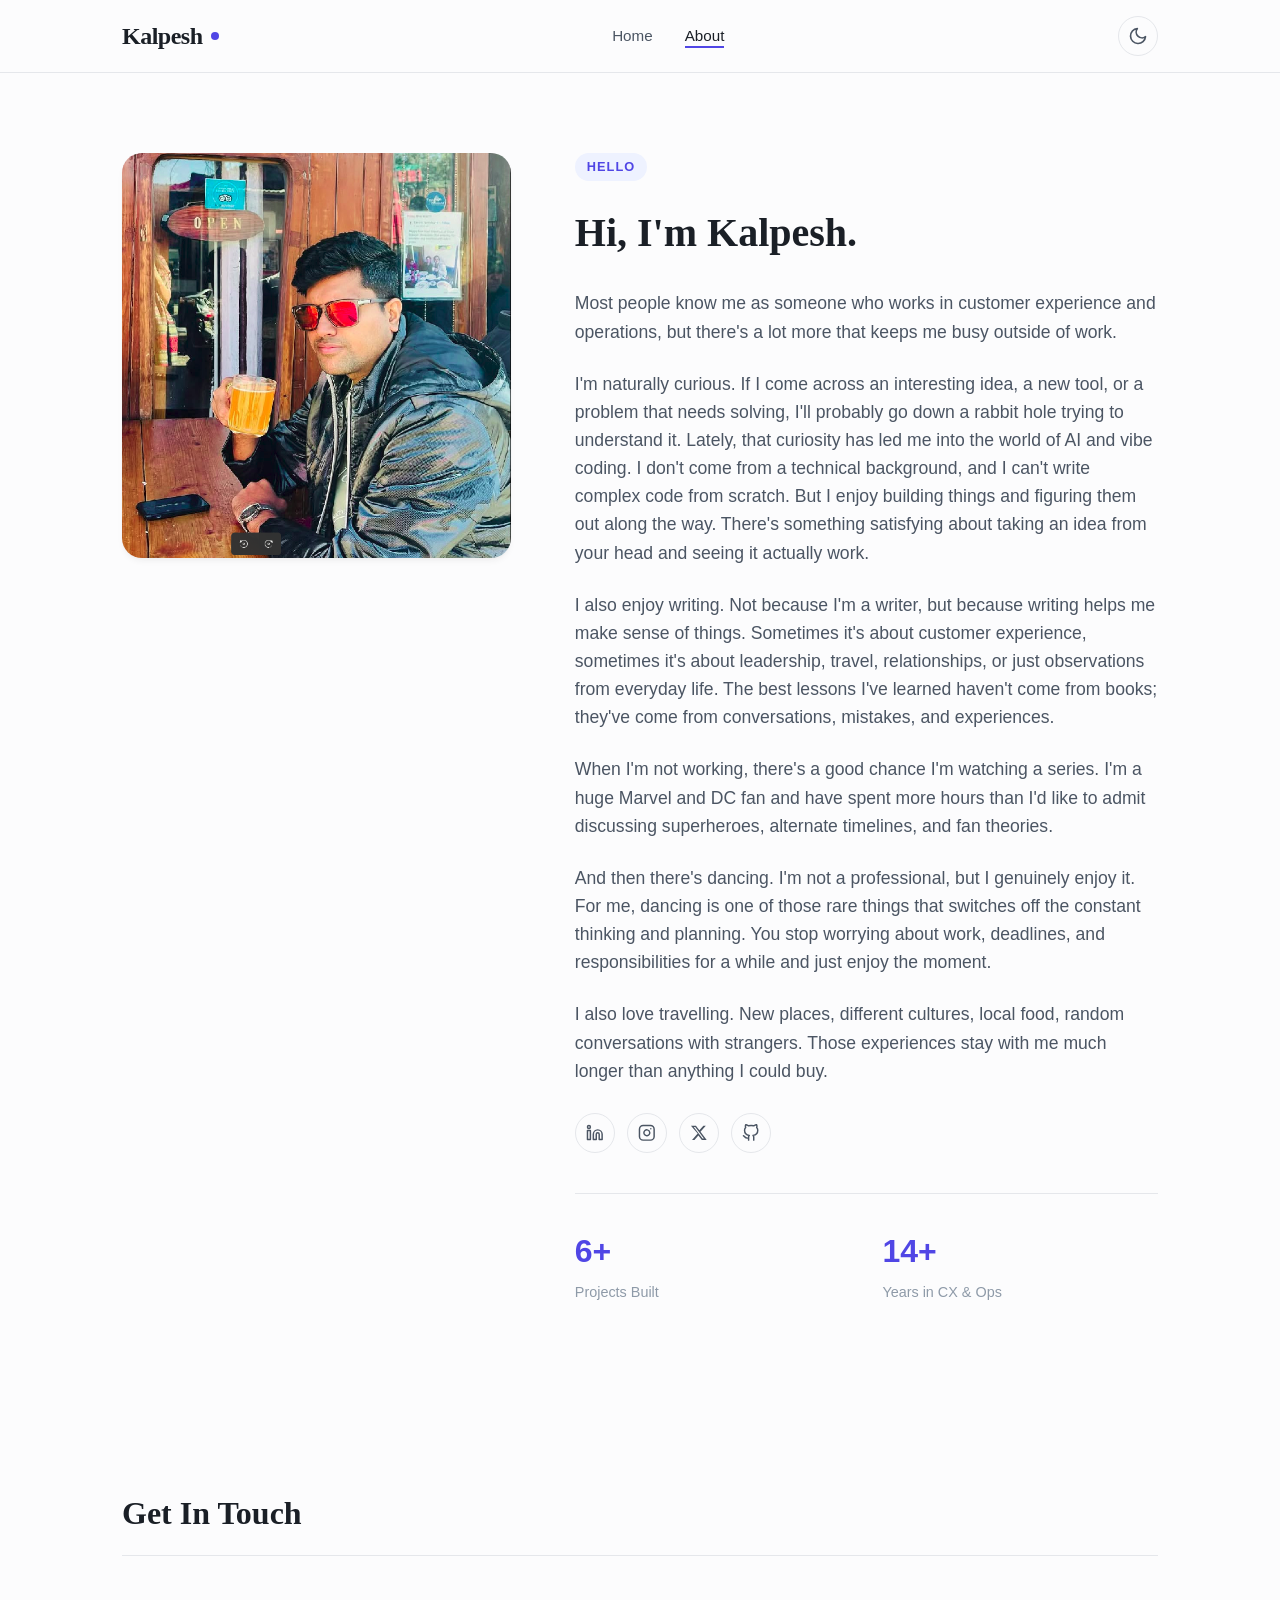
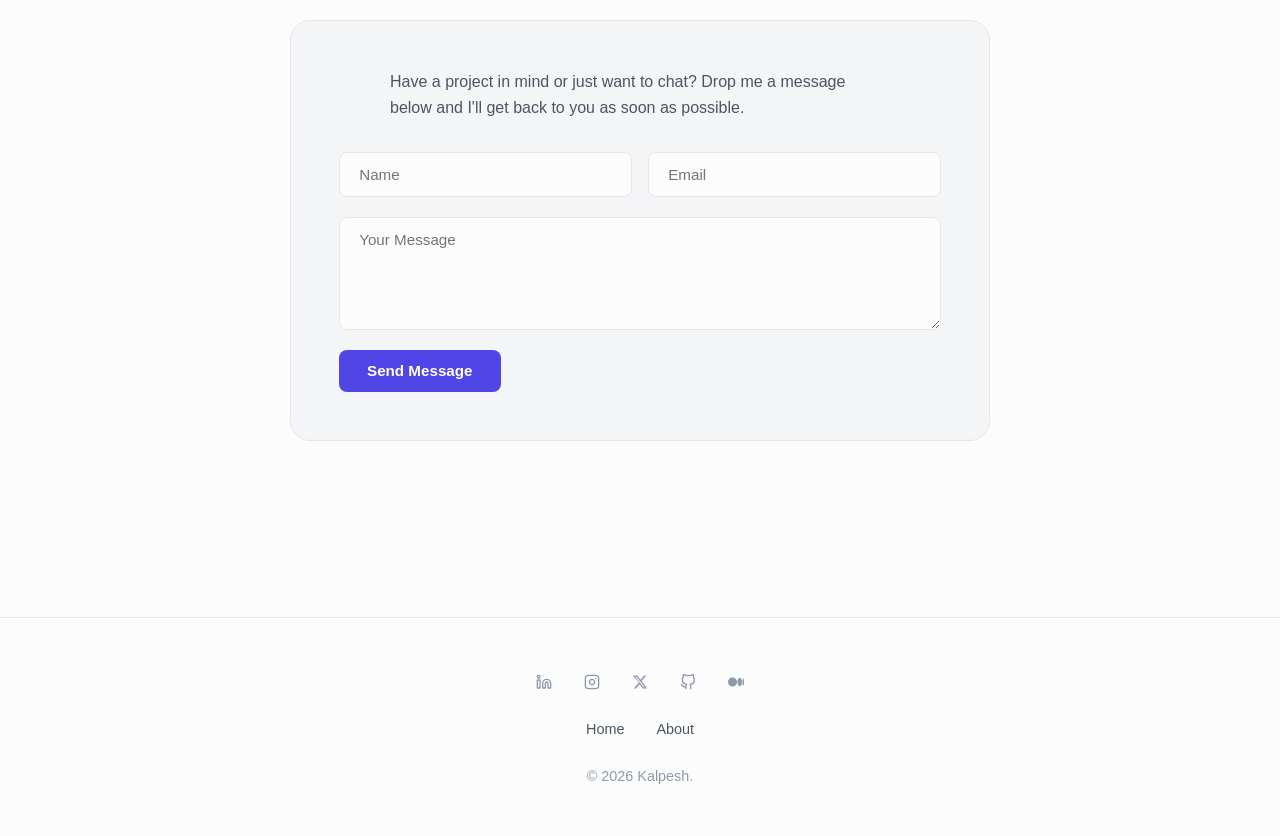
==== commit 9c89df5f: "Add CSP and Referrer-Policy security meta tags to all pages Co-Authored-By: Claude Sonnet 4.6 <norep" ====
--- a/about.html
+++ b/about.html
@@ -3,6 +3,8 @@
 <head>
     <meta charset="UTF-8">
     <meta name="viewport" content="width=device-width, initial-scale=1.0">
+    <meta http-equiv="Content-Security-Policy" content="default-src 'self'; style-src 'self' 'unsafe-inline'; script-src 'self'; img-src 'self' data:; font-src 'self'; form-action 'self'; object-src 'none'; base-uri 'self';">
+    <meta name="referrer" content="strict-origin-when-cross-origin">
     <title>About Me — Kalpesh Gohil</title>
     <meta name="description" content="Customer experience professional, curious builder, occasional writer. I work in CX & ops, explore AI and vibe coding, and write about what I learn along the way.">
     
